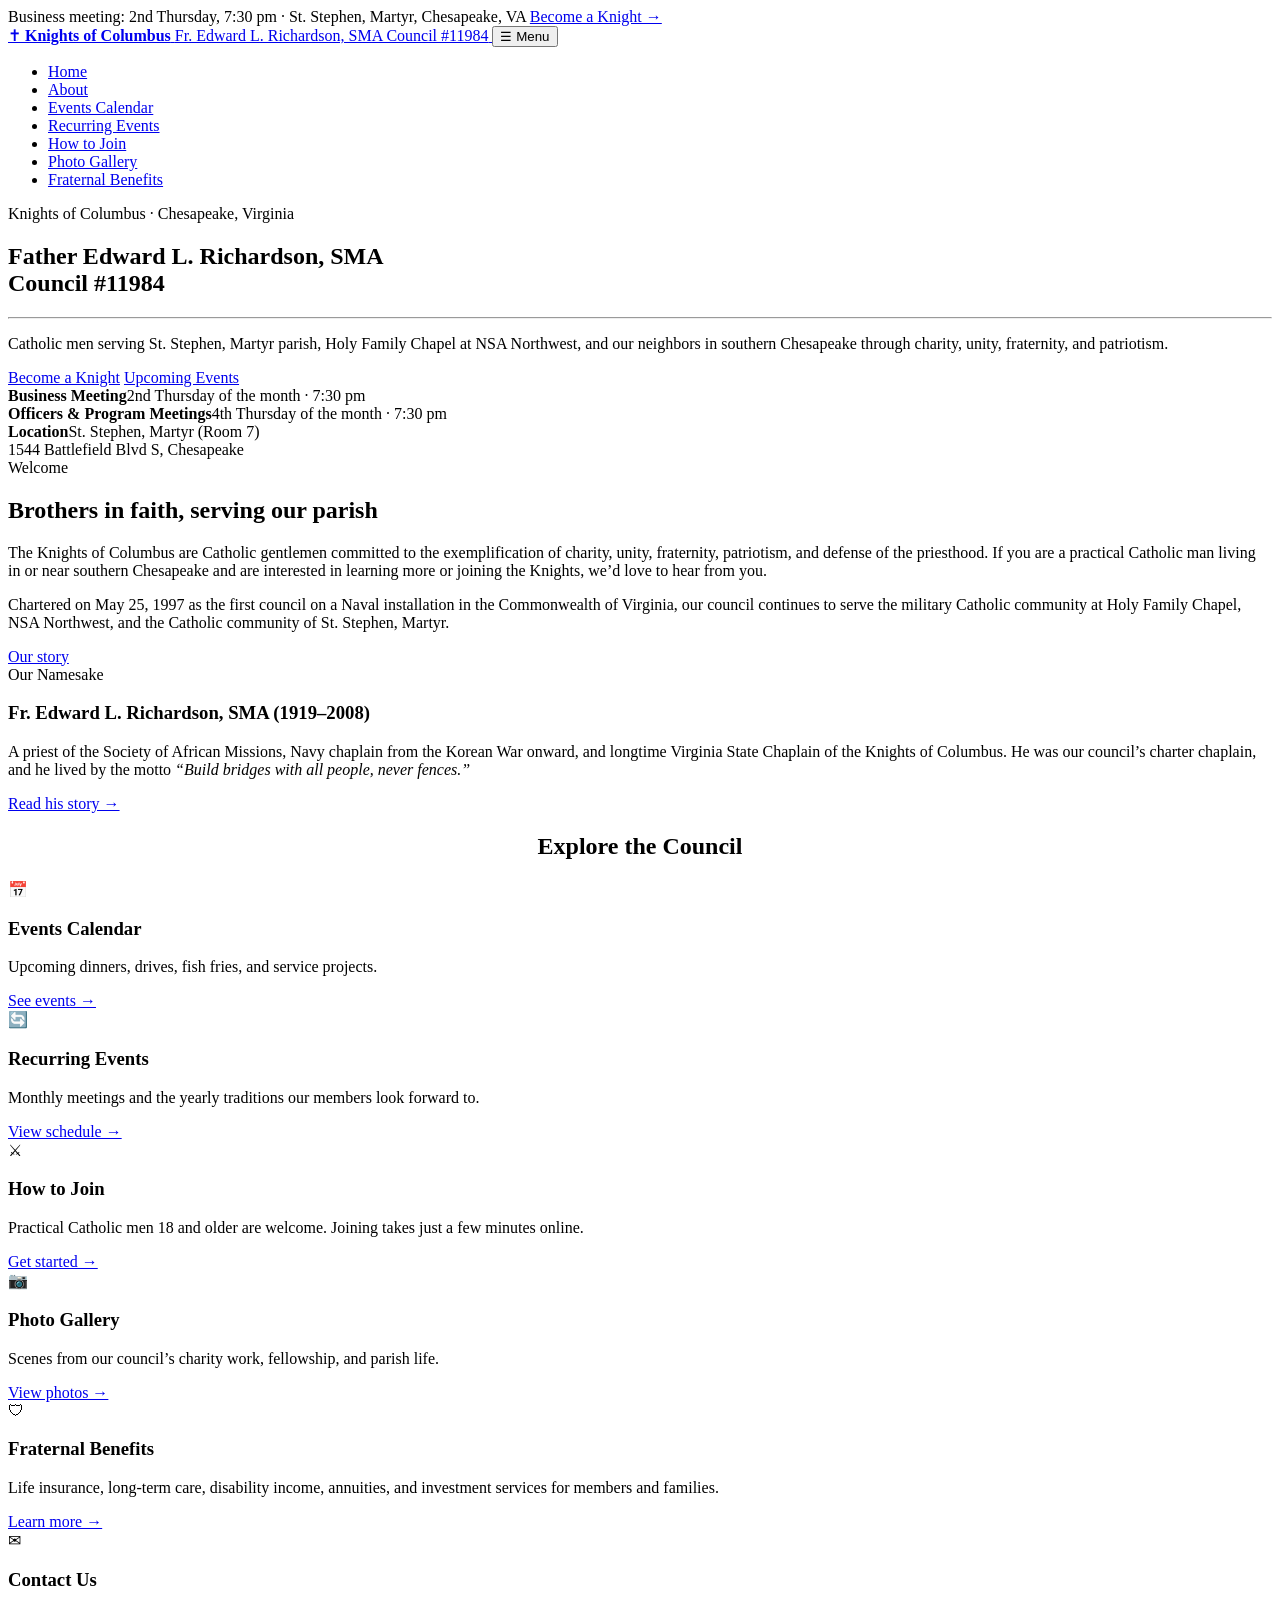
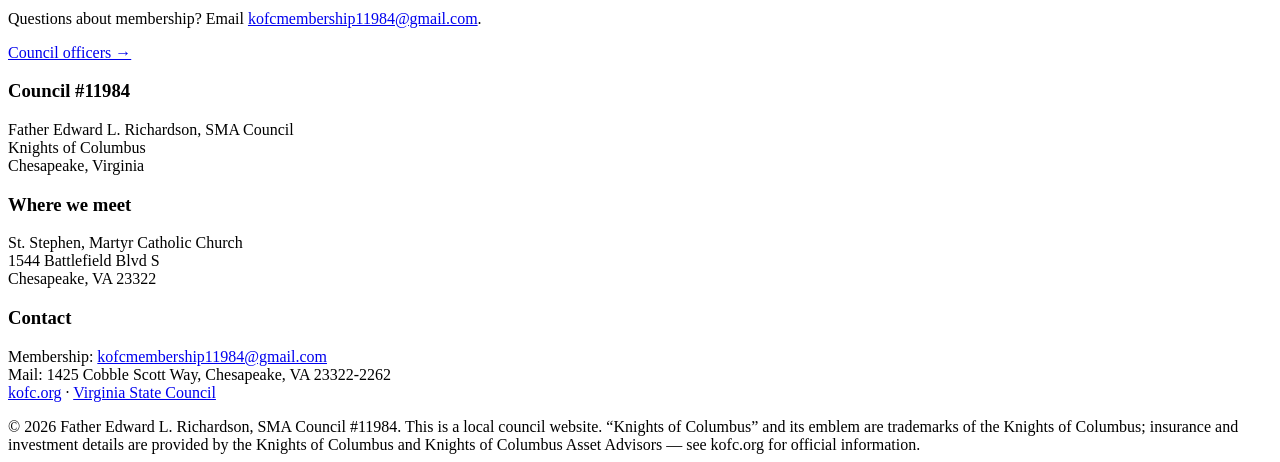
==== index.html @ 1b8fba93 "Add files via upload" ====
<!DOCTYPE html>
<html lang="en">
<head>
  <meta charset="utf-8">
  <meta name="viewport" content="width=device-width, initial-scale=1">
  <title>Home | Knights of Columbus Council #11984</title>
  <meta name="description" content="Knights of Columbus Father Edward L. Richardson, SMA Council #11984 serving St. Stephen, Martyr parish and Holy Family Chapel, NSA Northwest in Chesapeake, Virginia.">
  <link rel="stylesheet" href="css/style.css">
</head>
<body>
<!-- ===== TOP BAR (same on every page) ===== -->
<div class="topbar">
  <div class="wrap">
    <span>Business meeting: 2nd Thursday, 7:30 pm &middot; St. Stephen, Martyr, Chesapeake, VA</span>
    <a href="join.html">Become a Knight &rarr;</a>
  </div>
</div>
<!-- ===== HEADER & MENU (same on every page) ===== -->
<header class="site">
  <div class="wrap">
    <a class="brand" href="index.html">
      <!-- Simple cross mark. If the council is authorized to use the official K of C emblem,
           replace this <span> with: <img src="images/emblem.png" alt="Knights of Columbus emblem" width="46"> -->
      <span class="mark" aria-hidden="true">&#10013;</span>
      <span class="brand-text">
        <strong>Knights of Columbus</strong>
        <span>Fr. Edward L. Richardson, SMA Council #11984</span>
      </span>
    </a>
    <button class="menu-btn" aria-expanded="false" aria-label="Open menu">&#9776; Menu</button>
    <nav class="main" aria-label="Main">
      <ul>
        <li><a href="index.html" aria-current="page">Home</a></li>
        <li><a href="about.html">About</a></li>
        <li><a href="events.html">Events Calendar</a></li>
        <li><a href="recurring.html">Recurring Events</a></li>
        <li><a href="join.html">How to Join</a></li>
        <li><a href="gallery.html">Photo Gallery</a></li>
        <li><a href="benefits.html">Fraternal Benefits</a></li>
      </ul>
    </nav>
  </div>
</header>
<main>

<!-- ===== HERO ===== -->
<section class="hero">
  <div class="wrap">
    <div class="eyebrow">Knights of Columbus &middot; Chesapeake, Virginia</div>
    <h1>Father Edward L. Richardson, SMA<br>Council #11984</h1>
    <hr class="rule">
    <p class="lead">Catholic men serving St. Stephen, Martyr parish, Holy Family Chapel at NSA Northwest,
      and our neighbors in southern Chesapeake through charity, unity, fraternity, and patriotism.</p>
    <a class="btn btn-gold" href="join.html">Become a Knight</a>
    <a class="btn btn-outline" href="events.html">Upcoming Events</a>
  </div>
</section>

<!-- ===== MEETING STRIP ===== -->
<div class="meeting-strip">
  <div class="wrap grid g3">
    <div><strong>Business Meeting</strong>2nd Thursday of the month &middot; 7:30 pm</div>
    <div><strong>Officers &amp; Program Meetings</strong>4th Thursday of the month &middot; 7:30 pm</div>
    <div><strong>Location</strong>St. Stephen, Martyr (Room 7)<br>1544 Battlefield Blvd S, Chesapeake</div>
  </div>
</div>

<!-- ===== WELCOME ===== -->
<section>
  <div class="wrap grid g2">
    <div>
      <div class="eyebrow">Welcome</div>
      <h2>Brothers in faith, serving our parish</h2>
      <p>The Knights of Columbus are Catholic gentlemen committed to the exemplification of charity, unity,
        fraternity, patriotism, and defense of the priesthood. If you are a practical Catholic man living in or near
        southern Chesapeake and are interested in learning more or joining the Knights, we&rsquo;d love to hear from you.</p>
      <p>Chartered on May 25, 1997 as the first council on a Naval installation in the Commonwealth of Virginia,
        our council continues to serve the military Catholic community at Holy Family Chapel, NSA Northwest,
        and the Catholic community of St. Stephen, Martyr.</p>
      <a class="btn btn-navy" href="about.html">Our story</a>
    </div>
    <div class="card accent">
      <div class="eyebrow">Our Namesake</div>
      <h3>Fr. Edward L. Richardson, SMA (1919&ndash;2008)</h3>
      <p>A priest of the Society of African Missions, Navy chaplain from the Korean War onward, and longtime
        Virginia State Chaplain of the Knights of Columbus. He was our council&rsquo;s charter chaplain, and he lived
        by the motto <em>&ldquo;Build bridges with all people, never fences.&rdquo;</em></p>
      <a class="more" href="about.html#namesake">Read his story &rarr;</a>
    </div>
  </div>
</section>

<!-- ===== QUICK LINKS ===== -->
<section class="alt">
  <div class="wrap">
    <h2 style="text-align:center">Explore the Council</h2>
    <div class="grid g3">
      <div class="card red"><div class="icon">&#128197;</div><h3>Events Calendar</h3>
        <p>Upcoming dinners, drives, fish fries, and service projects.</p><a class="more" href="events.html">See events &rarr;</a></div>
      <div class="card red"><div class="icon">&#128260;</div><h3>Recurring Events</h3>
        <p>Monthly meetings and the yearly traditions our members look forward to.</p><a class="more" href="recurring.html">View schedule &rarr;</a></div>
      <div class="card red"><div class="icon">&#9876;</div><h3>How to Join</h3>
        <p>Practical Catholic men 18 and older are welcome. Joining takes just a few minutes online.</p><a class="more" href="join.html">Get started &rarr;</a></div>
      <div class="card red"><div class="icon">&#128247;</div><h3>Photo Gallery</h3>
        <p>Scenes from our council&rsquo;s charity work, fellowship, and parish life.</p><a class="more" href="gallery.html">View photos &rarr;</a></div>
      <div class="card red"><div class="icon">&#128737;</div><h3>Fraternal Benefits</h3>
        <p>Life insurance, long-term care, disability income, annuities, and investment services for members and families.</p><a class="more" href="benefits.html">Learn more &rarr;</a></div>
      <div class="card red"><div class="icon">&#9993;</div><h3>Contact Us</h3>
        <p>Questions about membership? Email <a href="mailto:kofcmembership11984@gmail.com">kofcmembership11984@gmail.com</a>.</p>
        <a class="more" href="about.html#officers">Council officers &rarr;</a></div>
    </div>
  </div>
</section>
</main>
<!-- ===== FOOTER (same on every page) ===== -->
<footer class="site">
  <div class="wrap grid g3">
    <div>
      <h3>Council #11984</h3>
      <p>Father Edward L. Richardson, SMA Council<br>Knights of Columbus<br>Chesapeake, Virginia</p>
    </div>
    <div>
      <h3>Where we meet</h3>
      <p>St. Stephen, Martyr Catholic Church<br>1544 Battlefield Blvd S<br>Chesapeake, VA 23322</p>
    </div>
    <div>
      <h3>Contact</h3>
      <p>Membership: <a href="mailto:kofcmembership11984@gmail.com">kofcmembership11984@gmail.com</a><br>
      Mail: 1425 Cobble Scott Way, Chesapeake, VA 23322-2262<br>
      <a href="https://www.kofc.org/" target="_blank" rel="noopener">kofc.org</a> &middot;
      <a href="https://vakofc.org/" target="_blank" rel="noopener">Virginia State Council</a></p>
    </div>
  </div>
  <div class="wrap legal">
    &copy; <span id="year">2026</span> Father Edward L. Richardson, SMA Council #11984. This is a local council website.
    &ldquo;Knights of Columbus&rdquo; and its emblem are trademarks of the Knights of Columbus; insurance and investment
    details are provided by the Knights of Columbus and Knights of Columbus Asset Advisors &mdash; see kofc.org for official information.
  </div>
</footer>
<script src="js/main.js"></script>
</body>
</html>
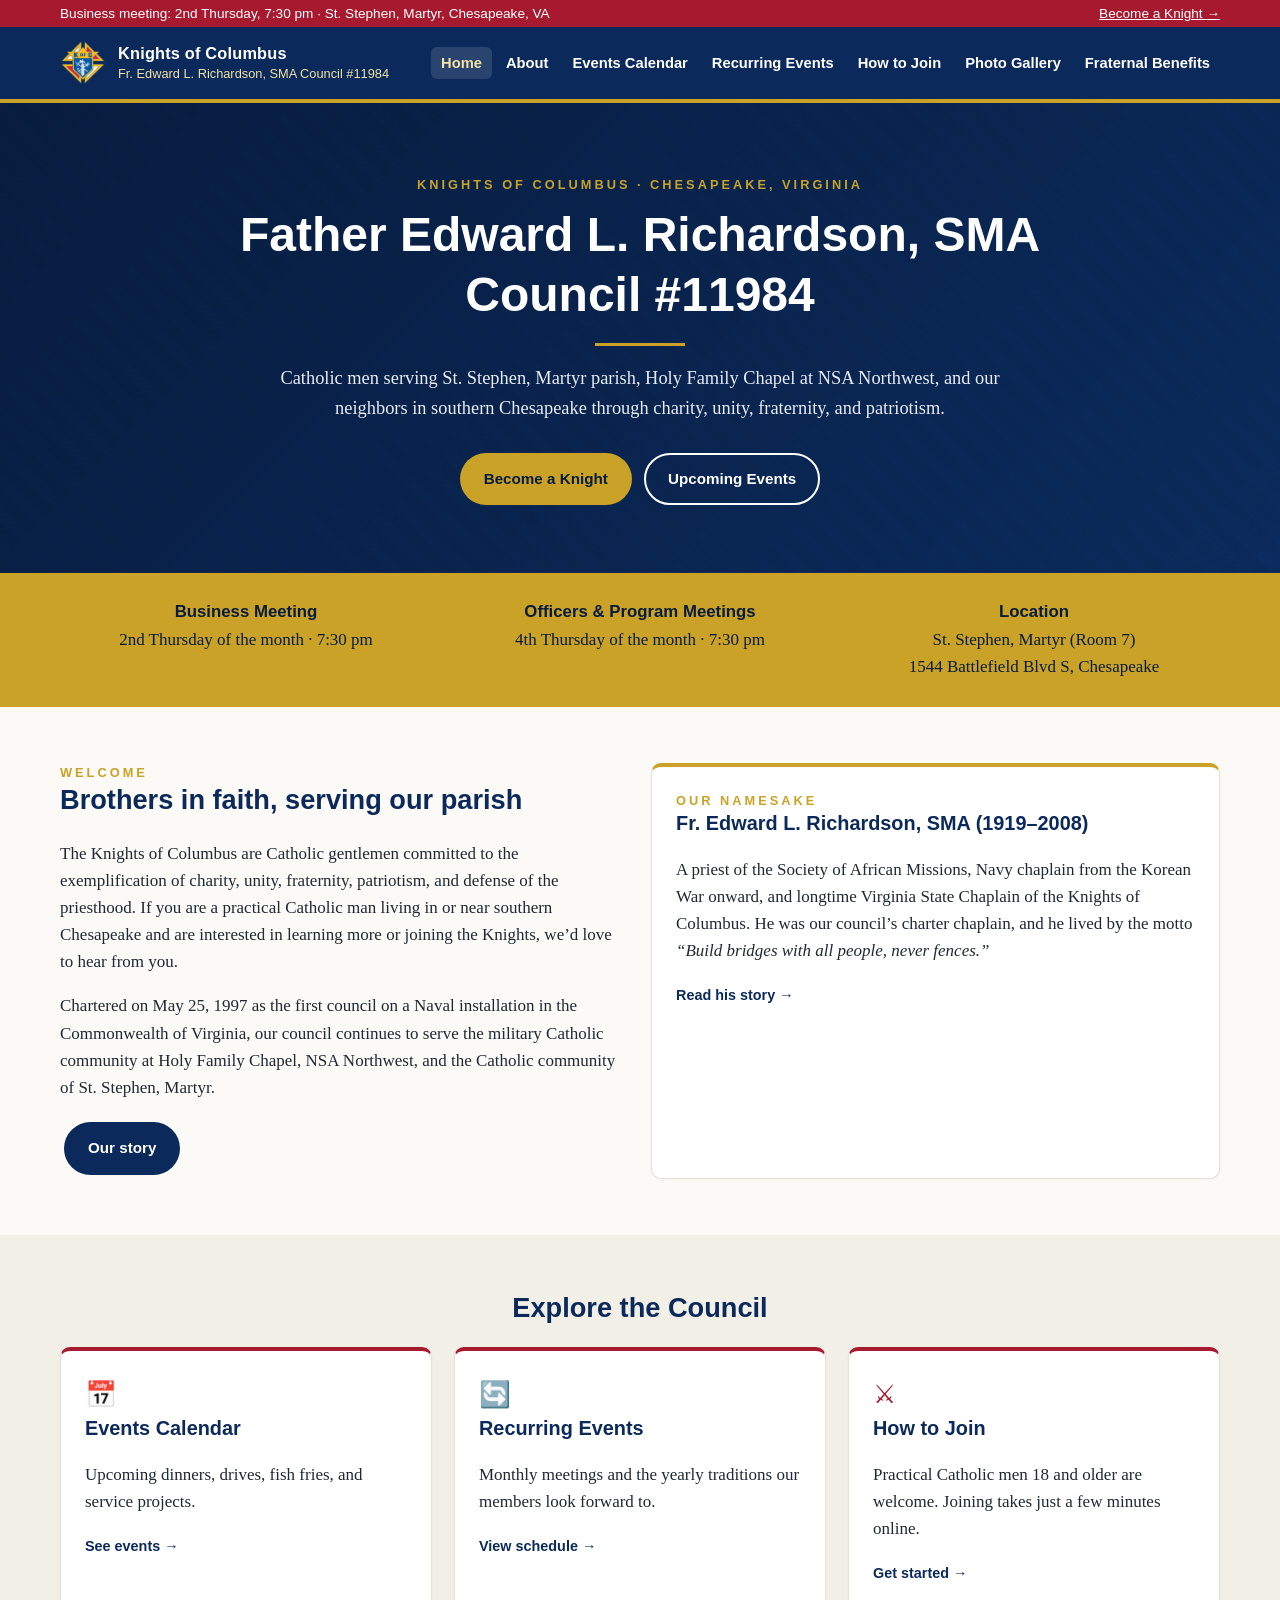
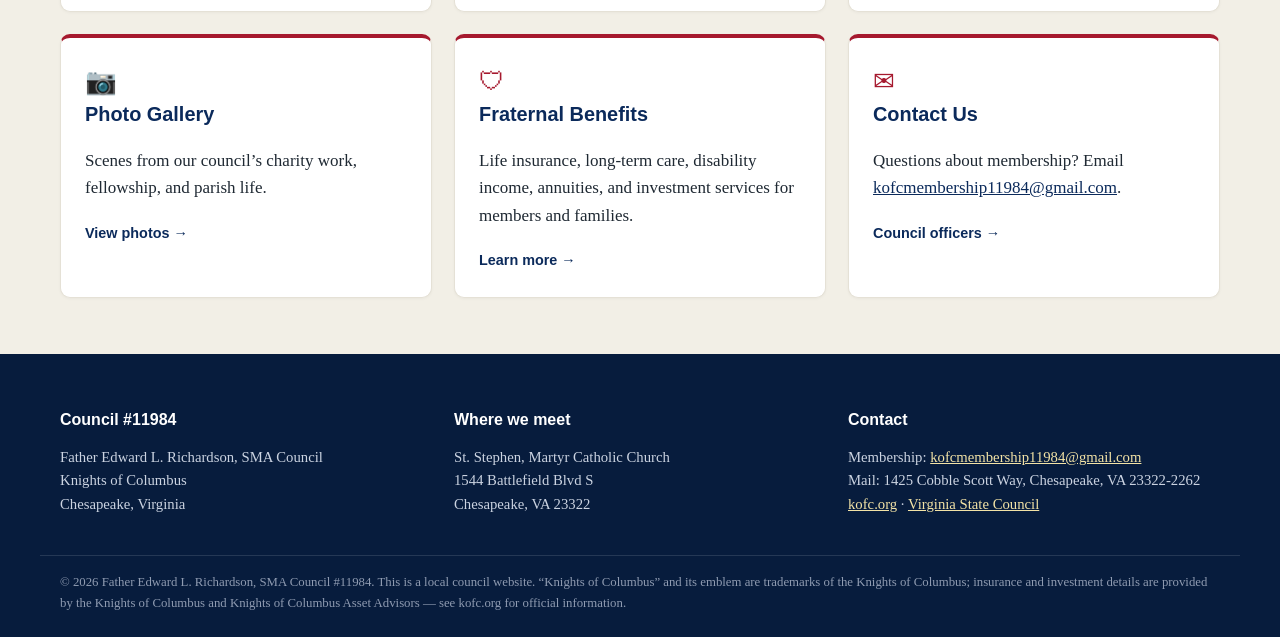
==== commit b011c888: "Update index.html" ====
--- a/index.html
+++ b/index.html
@@ -19,9 +19,10 @@
 <header class="site">
   <div class="wrap">
     <a class="brand" href="index.html">
-      <!-- Simple cross mark. If the council is authorized to use the official K of C emblem,
-           replace this <span> with: <img src="images/emblem.png" alt="Knights of Columbus emblem" width="46"> -->
-      <span class="mark" aria-hidden="true">&#10013;</span>
+      <!-- KOC3rd degree logo: goes on every page-->
+      <img src="images/3rddegreelogo_nobackground.png"
+        alt="Council 11984 logo"
+        width="46">
       <span class="brand-text">
         <strong>Knights of Columbus</strong>
         <span>Fr. Edward L. Richardson, SMA Council #11984</span>
--- a/css/style.css
+++ b/css/style.css
@@ -0,0 +1,191 @@
+/* ============================================================
+   Council #11984 website styles
+   Colors: change these few lines to adjust the whole site.
+   ============================================================ */
+:root {
+  --navy: #0b2a5b;
+  --navy-dark: #071c3d;
+  --gold: #c9a227;
+  --gold-light: #f3e3a6;
+  --red: #a6192e;
+  --ink: #1f2933;
+  --muted: #5b6673;
+  --paper: #fbfaf6;
+  --card: #ffffff;
+  --line: #e5e1d6;
+  --radius: 10px;
+  --max: 1200px;
+}
+
+* { box-sizing: border-box; }
+html { scroll-behavior: smooth; }
+body {
+  margin: 0;
+  font-family: Georgia, "Times New Roman", serif;
+  color: var(--ink);
+  background: var(--paper);
+  line-height: 1.6;
+  font-size: 17px;
+}
+h1, h2, h3, .brand, nav, .btn, .eyebrow, table th {
+  font-family: "Segoe UI", Helvetica, Arial, sans-serif;
+}
+h1, h2, h3 { color: var(--navy); line-height: 1.25; }
+h2 { font-size: 1.7rem; margin-top: 0; }
+a { color: var(--navy); }
+a:hover { color: var(--red); }
+img { max-width: 100%; display: block; }
+.wrap { max-width: var(--max); margin: 0 auto; padding: 0 20px; }
+
+/* Placeholder text: anything wrapped in <span class="ph"> is info still needed */
+.ph {
+  background: #fff4c2;
+  border: 1px dashed #c9a227;
+  border-radius: 4px;
+  padding: 0 4px;
+  font-style: normal;
+  color: #6b5200;
+}
+
+/* ---------- Top bar & header ---------- */
+.topbar { background: var(--red); color: #fff; font: 0.85rem "Segoe UI", Arial, sans-serif; }
+.topbar .wrap { display: flex; justify-content: space-between; gap: 12px; padding: 6px 20px; flex-wrap: wrap; }
+.topbar a { color: #fff; }
+
+header.site {
+  background: var(--navy);
+  border-bottom: 4px solid var(--gold);
+  position: sticky; top: 0; z-index: 50;
+}
+header.site .wrap { display: flex; align-items: center; justify-content: space-between; min-height: 72px; gap: 16px; }
+.brand { display: flex; align-items: center; gap: 12px; color: #fff; text-decoration: none; }
+.brand:hover { color: #fff; }
+.mark {
+  /* Simple cross mark (NOT the official K of C emblem). An authorized emblem image can replace this. */
+  width: 46px; height: 46px; flex: 0 0 46px;
+  border-radius: 50%;
+  background: var(--gold);
+  display: grid; place-items: center;
+  color: var(--navy); font-size: 28px; font-weight: 700;
+  box-shadow: inset 0 0 0 3px var(--navy), 0 0 0 2px var(--gold);
+}
+.brand-text { line-height: 1.15; }
+.brand-text strong { display: block; font-size: 1.02rem; letter-spacing: .2px; }
+.brand-text span { font-size: .8rem; color: var(--gold-light); }
+
+nav.main ul { list-style: none; margin: 0; padding: 0; display: flex; gap: 4px; flex-wrap: wrap; }
+nav.main a {
+  color: #fff; text-decoration: none; padding: 8px 10px; border-radius: 6px;
+  font-size: .92rem; font-weight: 600;
+}
+nav.main a:hover, nav.main a[aria-current="page"] { background: rgba(255,255,255,.12); color: var(--gold-light); }
+.menu-btn {
+  display: none; background: none; border: 2px solid var(--gold); color: #fff;
+  border-radius: 6px; padding: 6px 10px; font-size: 1rem; cursor: pointer;
+}
+
+/* ---------- Hero ---------- */
+.hero {
+  background:
+    linear-gradient(135deg, rgba(7,28,61,.96), rgba(11,42,91,.88)),
+    repeating-linear-gradient(45deg, #0b2a5b 0 12px, #0d3170 12px 24px);
+  color: #fff; text-align: center; padding: 72px 0 64px;
+}
+.hero h1 { color: #fff; font-size: clamp(1.8rem, 4.5vw, 3rem); margin: .2em 0; }
+.hero p.lead { font-size: 1.15rem; max-width: 720px; margin: 0 auto 26px; color: #e8ecf5; }
+.eyebrow { text-transform: uppercase; letter-spacing: 3px; font-size: .8rem; color: var(--gold); font-weight: 700; }
+.rule { width: 90px; height: 3px; background: var(--gold); margin: 18px auto; border: 0; }
+
+.page-head { background: var(--navy); color: #fff; padding: 44px 0 36px; text-align: center; border-bottom: 1px solid var(--navy-dark); }
+.page-head h1 { color: #fff; margin: 0; font-size: clamp(1.6rem, 4vw, 2.4rem); }
+.page-head p { color: #dfe5f1; margin: 8px auto 0; max-width: 700px; }
+
+/* ---------- Buttons ---------- */
+.btn {
+  display: inline-block; padding: 12px 22px; border-radius: 999px; text-decoration: none;
+  font-weight: 700; font-size: .95rem; margin: 4px; border: 2px solid transparent;
+}
+.btn-gold { background: var(--gold); color: var(--navy-dark); }
+.btn-gold:hover { background: #ddb73a; color: var(--navy-dark); }
+.btn-outline { border-color: #fff; color: #fff; }
+.btn-outline:hover { background: #fff; color: var(--navy); }
+.btn-navy { background: var(--navy); color: #fff; }
+.btn-navy:hover { background: var(--red); color: #fff; }
+
+/* ---------- Sections & cards ---------- */
+section { padding: 56px 0; }
+section.alt { background: #f2efe6; }
+.grid { display: grid; gap: 22px; }
+.g2 { grid-template-columns: repeat(auto-fit, minmax(300px, 1fr)); }
+.g3 { grid-template-columns: repeat(auto-fit, minmax(240px, 1fr)); }
+.card {
+  background: var(--card); border: 1px solid var(--line); border-radius: var(--radius);
+  padding: 24px; box-shadow: 0 1px 3px rgba(0,0,0,.04);
+}
+.card h3 { margin-top: 0; }
+.card.accent { border-top: 4px solid var(--gold); }
+.card.red { border-top: 4px solid var(--red); }
+.card a.more { font-family: "Segoe UI", Arial, sans-serif; font-weight: 700; font-size: .9rem; text-decoration: none; }
+.icon { font-size: 1.6rem; color: var(--red); }
+
+.meeting-strip { background: var(--gold); color: var(--navy-dark); padding: 26px 0; }
+.meeting-strip .grid { text-align: center; }
+.meeting-strip strong { display: block; font-family: "Segoe UI", Arial, sans-serif; font-size: 1.05rem; }
+
+.callout { border-left: 5px solid var(--red); background: #fff; padding: 16px 20px; border-radius: 0 var(--radius) var(--radius) 0; }
+.note { font-size: .9rem; color: var(--muted); }
+
+/* ---------- Tables (events) ---------- */
+table { width: 100%; border-collapse: collapse; background: #fff; border-radius: var(--radius); overflow: hidden; }
+th, td { padding: 12px 14px; text-align: left; border-bottom: 1px solid var(--line); vertical-align: top; }
+th { background: var(--navy); color: #fff; font-size: .9rem; }
+tr:nth-child(even) td { background: #faf8f2; }
+
+/* ---------- Steps (join) ---------- */
+ol.steps { counter-reset: s; list-style: none; padding: 0; }
+ol.steps li { counter-increment: s; position: relative; padding: 4px 0 18px 58px; }
+ol.steps li::before {
+  content: counter(s); position: absolute; left: 0; top: 0;
+  width: 40px; height: 40px; border-radius: 50%; background: var(--navy); color: var(--gold);
+  display: grid; place-items: center; font: 700 1.1rem "Segoe UI", Arial, sans-serif;
+}
+
+/* ---------- Gallery ---------- */
+.gallery { display: grid; gap: 14px; grid-template-columns: repeat(auto-fill, minmax(220px, 1fr)); }
+.gallery figure { margin: 0; background: #fff; border: 1px solid var(--line); border-radius: var(--radius); overflow: hidden; }
+.gallery img, .gallery .placeholder { aspect-ratio: 4 / 3; width: 100%; object-fit: cover; cursor: zoom-in; }
+.gallery .placeholder {
+  display: grid; place-items: center; text-align: center; cursor: default;
+  background: repeating-linear-gradient(45deg, #eef1f7 0 10px, #e6eaf3 10px 20px);
+  color: var(--muted); font: .9rem "Segoe UI", Arial, sans-serif; padding: 10px;
+}
+.gallery figcaption { padding: 8px 12px; font-size: .9rem; color: var(--muted); }
+.lightbox { position: fixed; inset: 0; background: rgba(0,0,0,.88); display: none; place-items: center; z-index: 100; padding: 20px; }
+.lightbox.open { display: grid; }
+.lightbox img { max-height: 88vh; border-radius: 6px; }
+
+/* ---------- Footer ---------- */
+footer.site { background: var(--navy-dark); color: #cbd3e1; padding: 40px 0 24px; font-size: .92rem; }
+footer.site a { color: var(--gold-light); }
+footer.site h3 { color: #fff; font-size: 1rem; }
+footer.site .legal { border-top: 1px solid rgba(255,255,255,.12); margin-top: 24px; padding-top: 16px; font-size: .8rem; color: #8f9bb1; }
+
+/* ---------- Mobile ---------- */
+@media (max-width: 1100px) {
+  .menu-btn { display: block; }
+  nav.main { display: none; position: absolute; left: 0; right: 0; top: 100%; background: var(--navy); border-bottom: 4px solid var(--gold); }
+  nav.main.open { display: block; }
+  nav.main ul { flex-direction: column; padding: 8px 12px 14px; }
+  nav.main a { display: block; padding: 12px; }
+  header.site .wrap { position: relative; }
+  .brand-text strong { font-size: .92rem; }
+  section { padding: 40px 0; }
+  .hero { padding: 52px 0 46px; }
+  th, td { padding: 10px; font-size: .92rem; }
+}
+
+/* Long email addresses wrap instead of overflowing on phones */
+.card, footer.site p, .page-head p { overflow-wrap: anywhere; }
+nav.main ul { flex-wrap: nowrap; }
+@media (max-width: 1100px) { nav.main ul { flex-wrap: wrap; } }
+@media (min-width: 900px) { .g3 { grid-template-columns: repeat(3, 1fr); } }
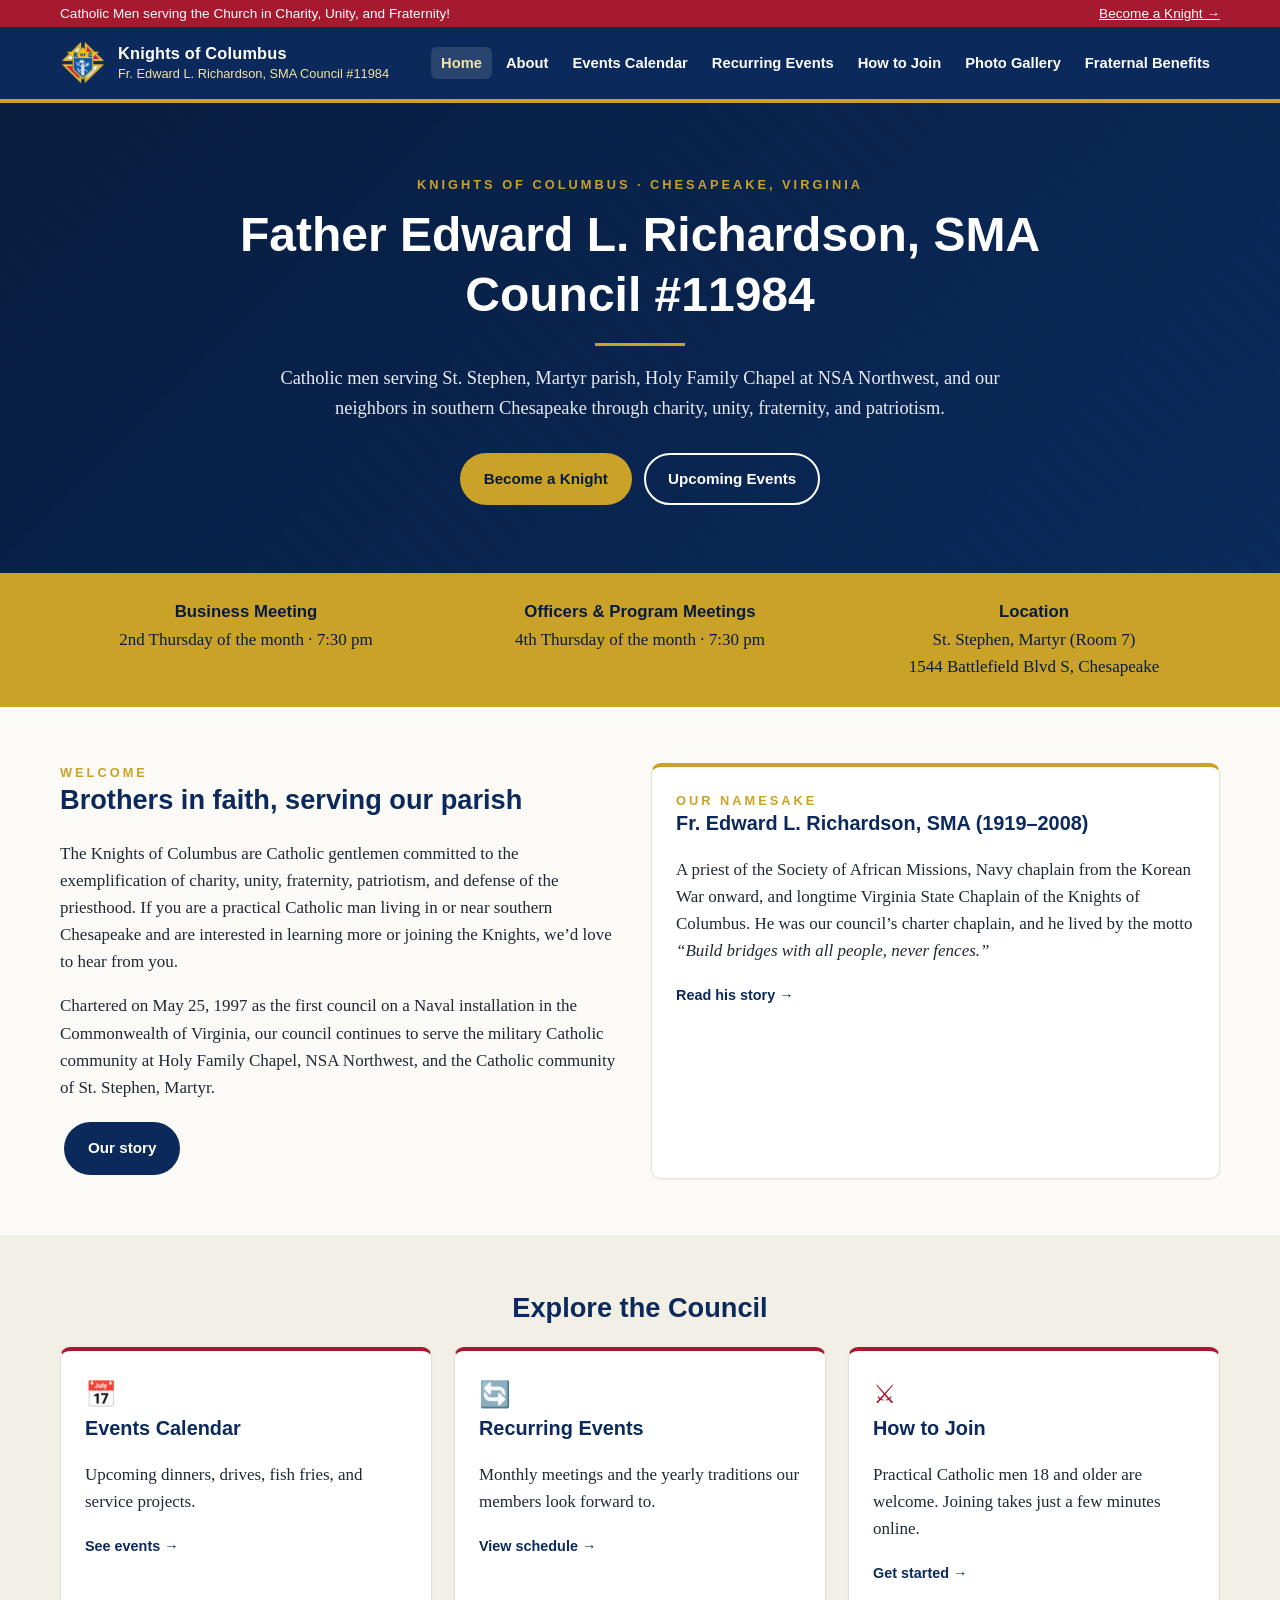
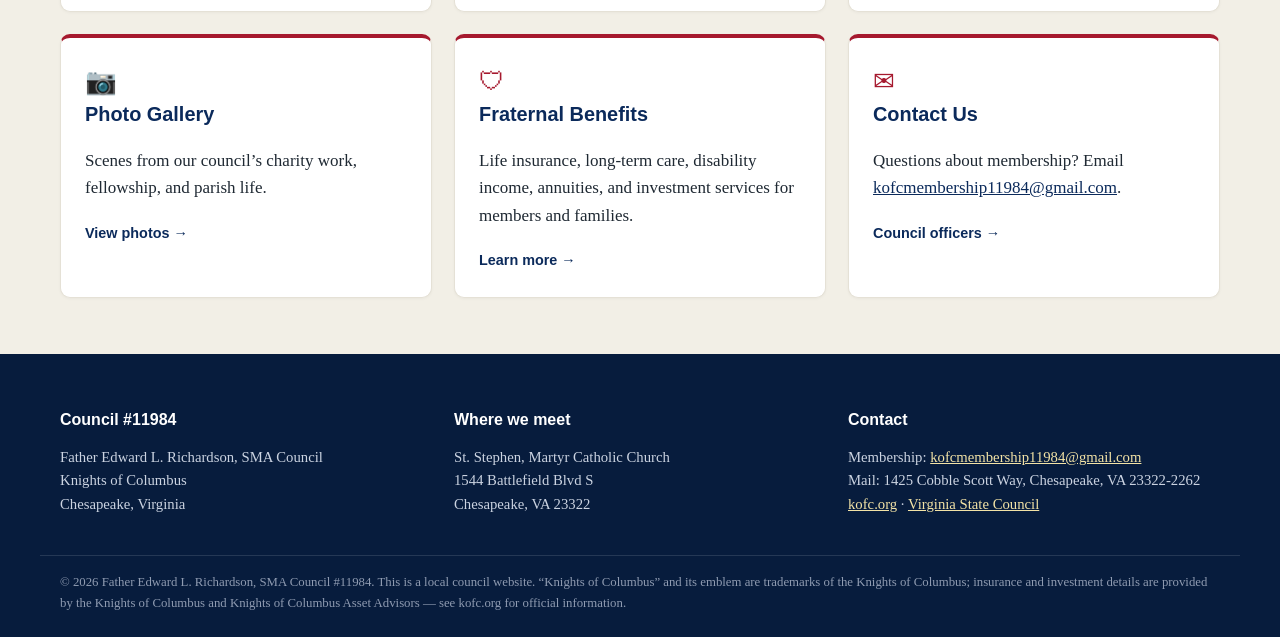
==== commit 667e9395: "Update index.html" ====
--- a/index.html
+++ b/index.html
@@ -11,7 +11,7 @@
 <!-- ===== TOP BAR (same on every page) ===== -->
 <div class="topbar">
   <div class="wrap">
-    <span>Business meeting: 2nd Thursday, 7:30 pm &middot; St. Stephen, Martyr, Chesapeake, VA</span>
+    <span>Catholic Men serving the Church in Charity, Unity, and Fraternity!</span>
     <a href="join.html">Become a Knight &rarr;</a>
   </div>
 </div>
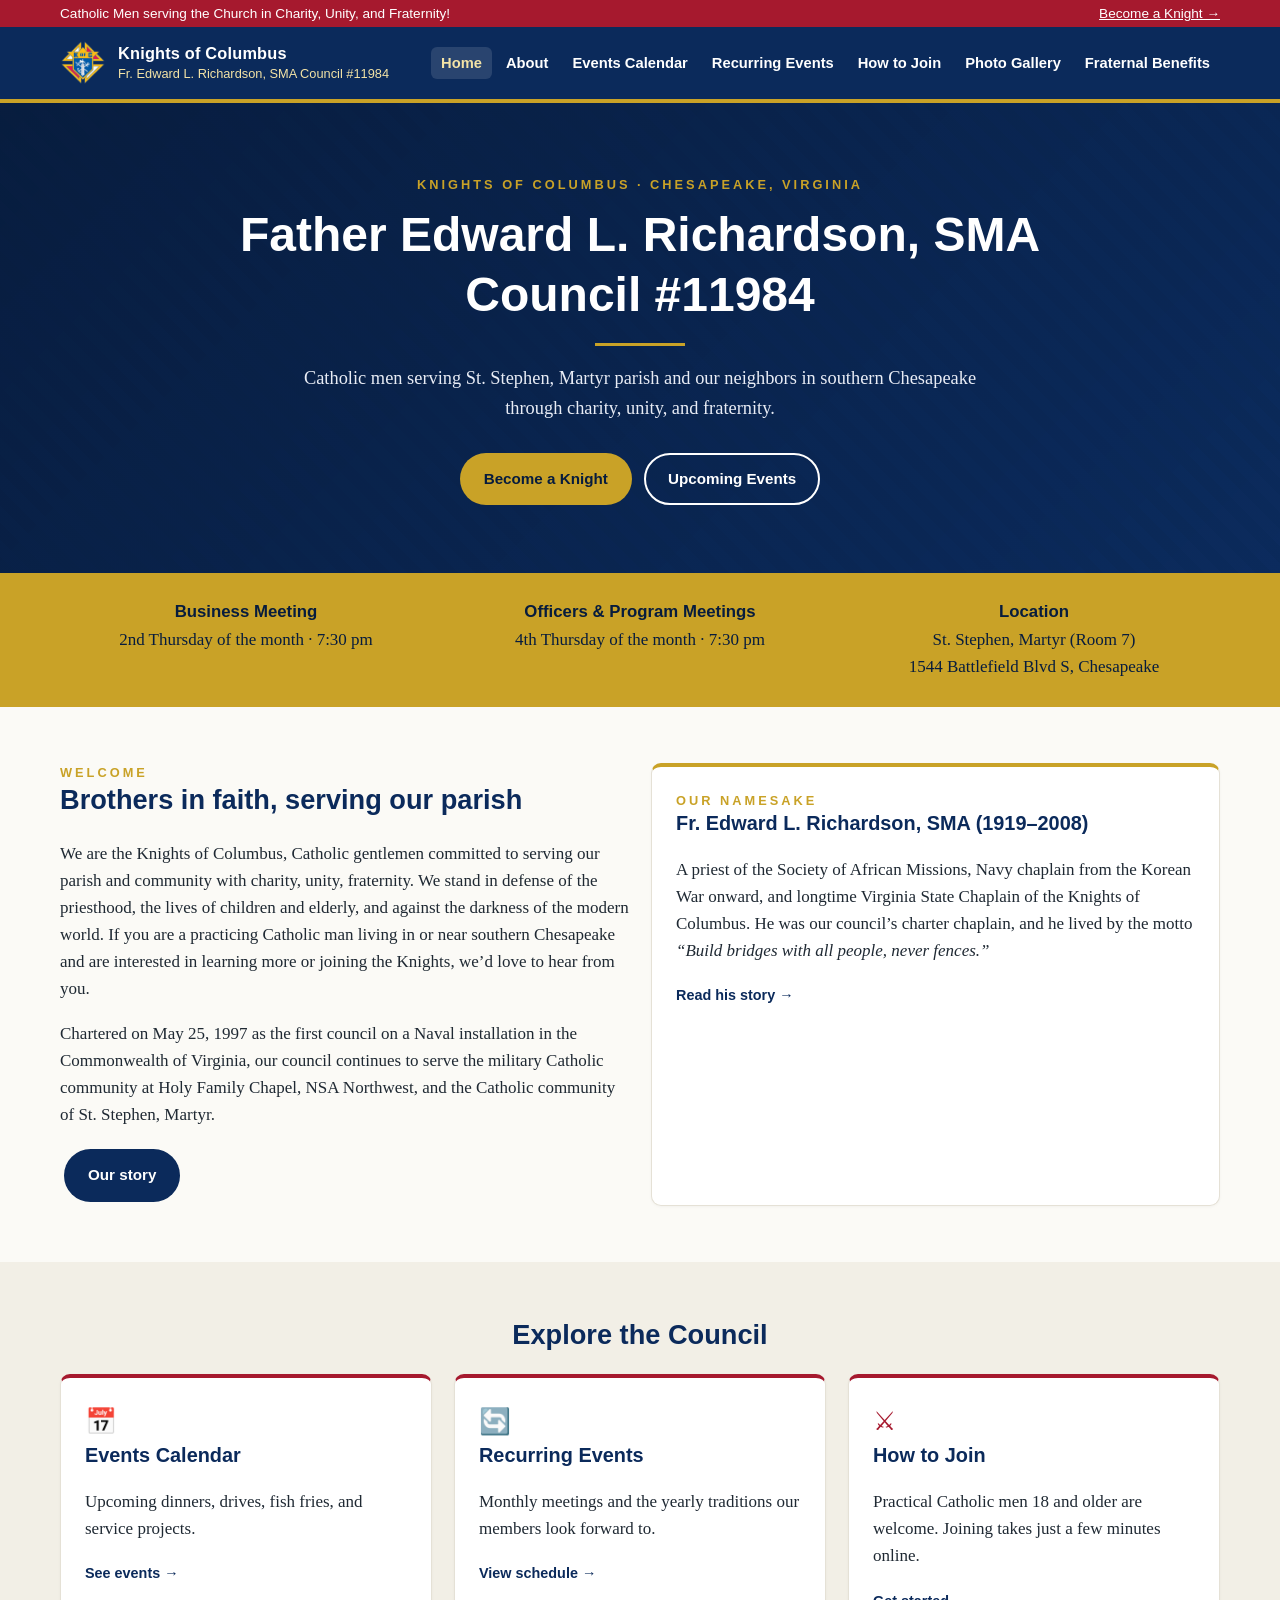
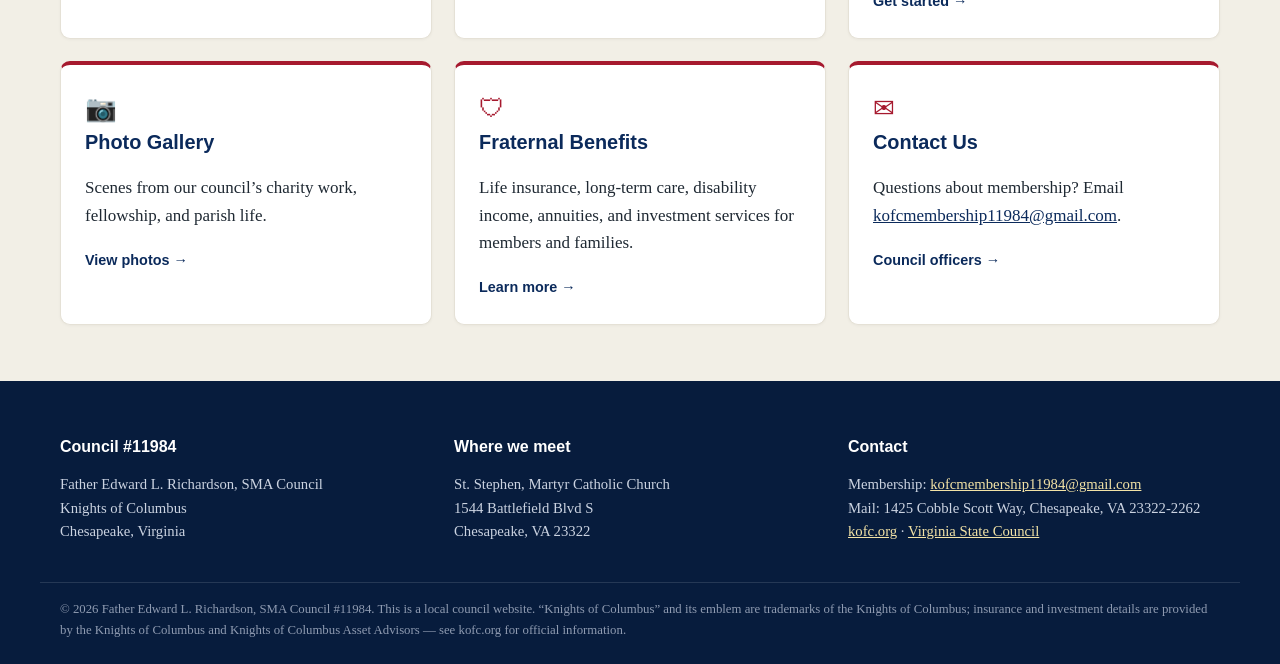
==== commit 049c5c5a: "Update index.html" ====
--- a/index.html
+++ b/index.html
@@ -4,7 +4,7 @@
   <meta charset="utf-8">
   <meta name="viewport" content="width=device-width, initial-scale=1">
   <title>Home | Knights of Columbus Council #11984</title>
-  <meta name="description" content="Knights of Columbus Father Edward L. Richardson, SMA Council #11984 serving St. Stephen, Martyr parish and Holy Family Chapel, NSA Northwest in Chesapeake, Virginia.">
+  <meta name="description" content="Knights of Columbus Father Edward L. Richardson, SMA Council #11984 serving St. Stephen, Martyr parish in Chesapeake, Virginia.">
   <link rel="stylesheet" href="css/style.css">
 </head>
 <body>
@@ -50,8 +50,8 @@
     <div class="eyebrow">Knights of Columbus &middot; Chesapeake, Virginia</div>
     <h1>Father Edward L. Richardson, SMA<br>Council #11984</h1>
     <hr class="rule">
-    <p class="lead">Catholic men serving St. Stephen, Martyr parish, Holy Family Chapel at NSA Northwest,
-      and our neighbors in southern Chesapeake through charity, unity, fraternity, and patriotism.</p>
+    <p class="lead">Catholic men serving St. Stephen, Martyr parish
+      and our neighbors in southern Chesapeake through charity, unity, and fraternity.</p>
     <a class="btn btn-gold" href="join.html">Become a Knight</a>
     <a class="btn btn-outline" href="events.html">Upcoming Events</a>
   </div>
@@ -72,8 +72,8 @@
     <div>
       <div class="eyebrow">Welcome</div>
       <h2>Brothers in faith, serving our parish</h2>
-      <p>The Knights of Columbus are Catholic gentlemen committed to the exemplification of charity, unity,
-        fraternity, patriotism, and defense of the priesthood. If you are a practical Catholic man living in or near
+      <p>We are the Knights of Columbus, Catholic gentlemen committed to serving our parish and community with charity, unity,
+        fraternity. We stand in defense of the priesthood, the lives of children and elderly, and against the darkness of the modern world. If you are a practicing Catholic man living in or near
         southern Chesapeake and are interested in learning more or joining the Knights, we&rsquo;d love to hear from you.</p>
       <p>Chartered on May 25, 1997 as the first council on a Naval installation in the Commonwealth of Virginia,
         our council continues to serve the military Catholic community at Holy Family Chapel, NSA Northwest,
